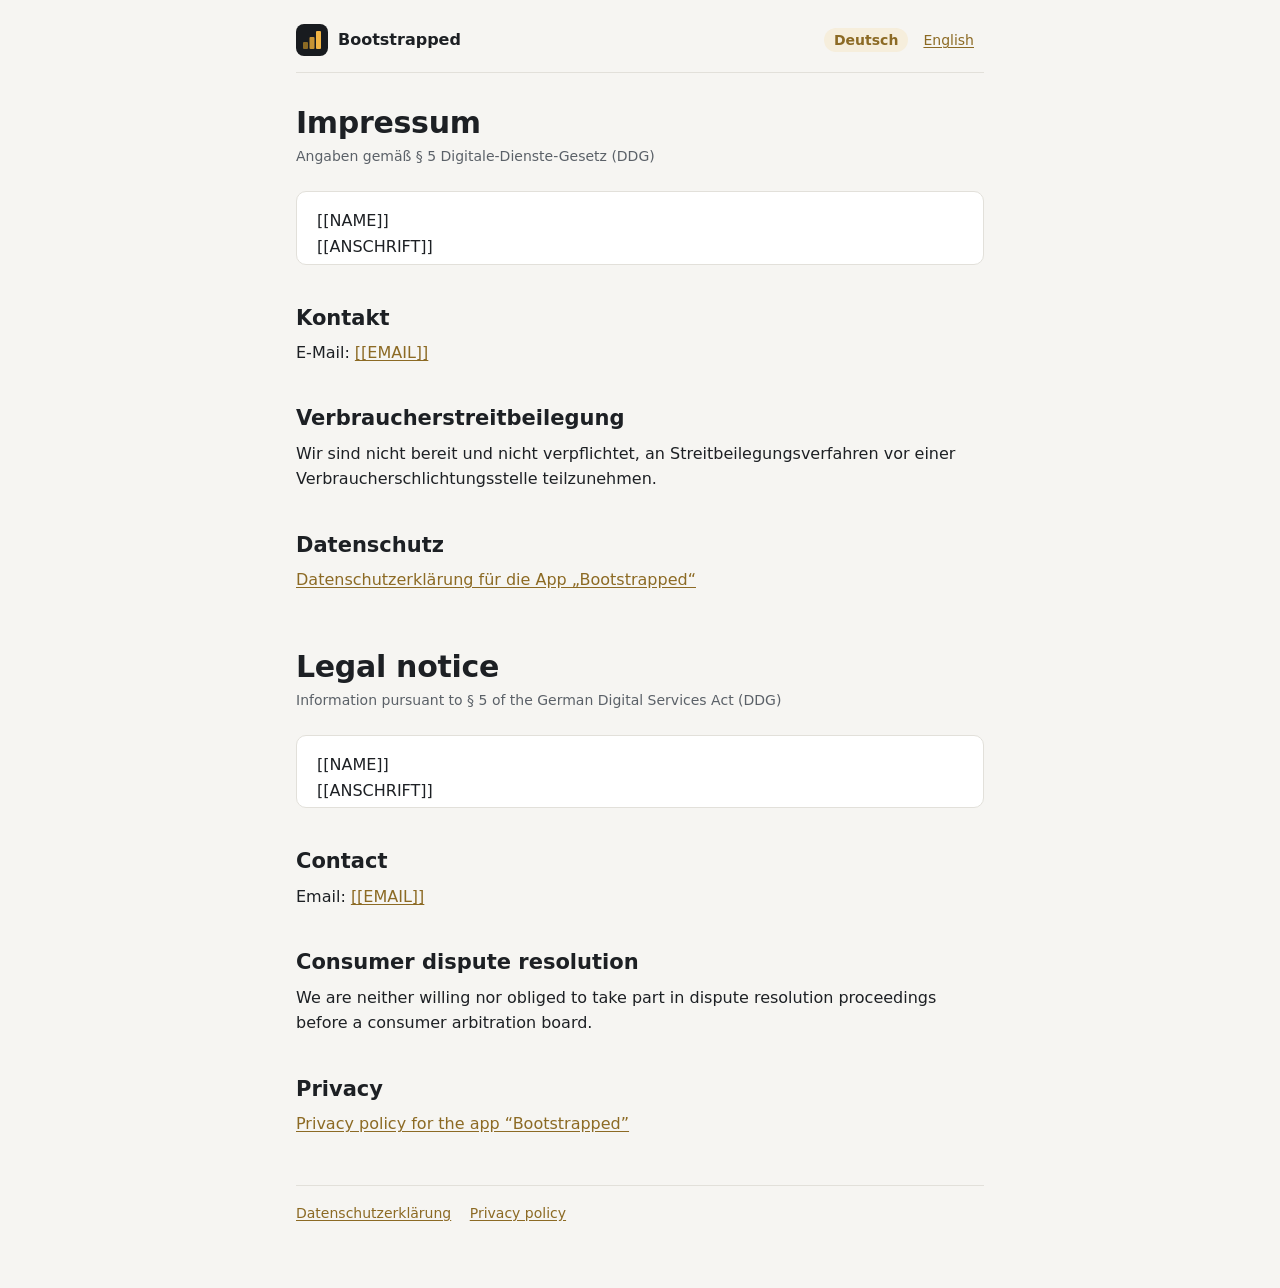
==== impressum.html @ 53fc52ec "feat(site): Datenschutzerklärung DE/EN, Impressum, Startseite; tools/check_site.dart (Links, keine F" ====
<!doctype html>
<html lang="de">
<head>
<meta charset="utf-8">
<meta name="viewport" content="width=device-width, initial-scale=1">
<title>Impressum – Bootstrapped</title>
<meta name="description" content="Impressum und Kontakt / Legal notice and contact.">
<link rel="stylesheet" href="style.css">
</head>
<body>
<div class="wrap">

<header class="top">
  <a class="brand" href="index.html">
    <svg width="32" height="32" viewBox="0 0 32 32" aria-hidden="true"><rect width="32" height="32" fill="#181B1F"/><rect x="7" y="18" width="5" height="7" rx="1" fill="#8C6A24"/><rect x="13.5" y="13" width="5" height="12" rx="1" fill="#C79434"/><rect x="20" y="7" width="5" height="18" rx="1" fill="#F2B544"/></svg>
    Bootstrapped
  </a>
  <nav class="lang" aria-label="Sprache / Language">
    <span>Deutsch</span>
    <a href="#en" hreflang="en" lang="en">English</a>
  </nav>
</header>

<main>
<h1>Impressum</h1>
<p class="meta">Angaben gemäß § 5 Digitale-Dienste-Gesetz (DDG)</p>

<div class="card">
  <address>
    [[NAME]]<br>
    [[ANSCHRIFT]]
  </address>
</div>

<h2>Kontakt</h2>
<p>E-Mail: <a href="mailto:[[EMAIL]]">[[EMAIL]]</a></p>

<h2>Verbraucherstreitbeilegung</h2>
<p>Wir sind nicht bereit und nicht verpflichtet, an Streitbeilegungsverfahren vor einer Verbraucherschlichtungsstelle teilzunehmen.</p>

<h2>Datenschutz</h2>
<p><a href="bootstrapped/datenschutz.html">Datenschutzerklärung für die App „Bootstrapped“</a></p>

<h1 id="en" lang="en" style="margin-top:56px">Legal notice</h1>
<div lang="en">
<p class="meta">Information pursuant to § 5 of the German Digital Services Act (DDG)</p>
<div class="card">
  <address>
    [[NAME]]<br>
    [[ANSCHRIFT]]
  </address>
</div>
<h2>Contact</h2>
<p>Email: <a href="mailto:[[EMAIL]]">[[EMAIL]]</a></p>
<h2>Consumer dispute resolution</h2>
<p>We are neither willing nor obliged to take part in dispute resolution proceedings before a consumer arbitration board.</p>
<h2>Privacy</h2>
<p><a href="bootstrapped/privacy.html">Privacy policy for the app “Bootstrapped”</a></p>
</div>
</main>

<footer>
  <a href="bootstrapped/datenschutz.html">Datenschutzerklärung</a>
  <a href="bootstrapped/privacy.html" hreflang="en">Privacy policy</a>
</footer>

</div>
</body>
</html>
---- style.css ----
/* Bootstrapped – rechtliche Seiten. Keine externen Ressourcen (keine
   Web-Fonts, kein Tracking), damit die Seite selbst keine Daten weitergibt. */
:root {
  --bg: #f6f5f2;
  --surface: #ffffff;
  --text: #1d2024;
  --muted: #5b6168;
  --line: #e2e0da;
  --accent: #8c6a24;
  --accent-soft: #f6eedc;
  color-scheme: light dark;
}
@media (prefers-color-scheme: dark) {
  :root {
    --bg: #14171a;
    --surface: #1c2024;
    --text: #e8e6e1;
    --muted: #a3a8ae;
    --line: #2d3238;
    --accent: #f2b544;
    --accent-soft: #2a2416;
  }
}

* { box-sizing: border-box; }

html { -webkit-text-size-adjust: 100%; }

body {
  margin: 0;
  background: var(--bg);
  color: var(--text);
  font: 16px/1.6 system-ui, -apple-system, "Segoe UI", Roboto, "Helvetica Neue", Arial, sans-serif;
}

.wrap {
  max-width: 720px;
  margin: 0 auto;
  padding: 24px 16px 64px;
}

header.top {
  display: flex;
  flex-wrap: wrap;
  align-items: center;
  justify-content: space-between;
  gap: 8px 16px;
  padding-bottom: 16px;
  border-bottom: 1px solid var(--line);
  margin-bottom: 32px;
}

.brand {
  display: flex;
  align-items: center;
  gap: 10px;
  font-weight: 650;
  color: var(--text);
  text-decoration: none;
}

.brand svg { flex: none; border-radius: 8px; }

nav.lang a, nav.lang span {
  font-size: 14px;
  padding: 4px 10px;
  border-radius: 999px;
}
nav.lang span { background: var(--accent-soft); color: var(--accent); font-weight: 600; }

a { color: var(--accent); text-underline-offset: 2px; overflow-wrap: anywhere; }

h1 { font-size: clamp(24px, 7vw, 30px); line-height: 1.2; margin: 0 0 4px; letter-spacing: -0.01em; overflow-wrap: break-word; hyphens: auto; }
h2 { font-size: 21px; line-height: 1.3; margin: 40px 0 8px; scroll-margin-top: 16px; }
h3 { font-size: 17px; margin: 24px 0 4px; }
p, ul, ol, table { margin: 0 0 14px; }
ul, ol { padding-left: 22px; }
li { margin-bottom: 4px; }

.meta { color: var(--muted); font-size: 14px; margin-bottom: 24px; }

.summary {
  background: var(--surface);
  border: 1px solid var(--line);
  border-left: 4px solid var(--accent);
  border-radius: 10px;
  padding: 16px 20px 4px;
  margin-bottom: 24px;
}
.summary h2 { margin-top: 0; font-size: 18px; }

.toc {
  background: var(--surface);
  border: 1px solid var(--line);
  border-radius: 10px;
  padding: 14px 20px 6px;
  font-size: 15px;
}
.toc ol { margin-bottom: 8px; }

.card {
  background: var(--surface);
  border: 1px solid var(--line);
  border-radius: 10px;
  padding: 16px 20px 4px;
  margin-bottom: 16px;
}

address { font-style: normal; }

.table-scroll { overflow-x: auto; margin-bottom: 14px; }
table { width: 100%; border-collapse: collapse; font-size: 15px; margin: 0; }
th, td { text-align: left; vertical-align: top; padding: 8px 10px; border-bottom: 1px solid var(--line); }
th { font-weight: 600; color: var(--muted); font-size: 13px; text-transform: uppercase; letter-spacing: 0.03em; }

.links { display: grid; gap: 12px; margin: 24px 0; }
.links a {
  display: block;
  background: var(--surface);
  border: 1px solid var(--line);
  border-radius: 10px;
  padding: 14px 18px;
  text-decoration: none;
  color: var(--text);
}
.links a strong { display: block; color: var(--accent); }
.links a span { color: var(--muted); font-size: 14px; }

footer {
  margin-top: 48px;
  padding-top: 16px;
  border-top: 1px solid var(--line);
  color: var(--muted);
  font-size: 14px;
}
footer a { margin-right: 14px; }
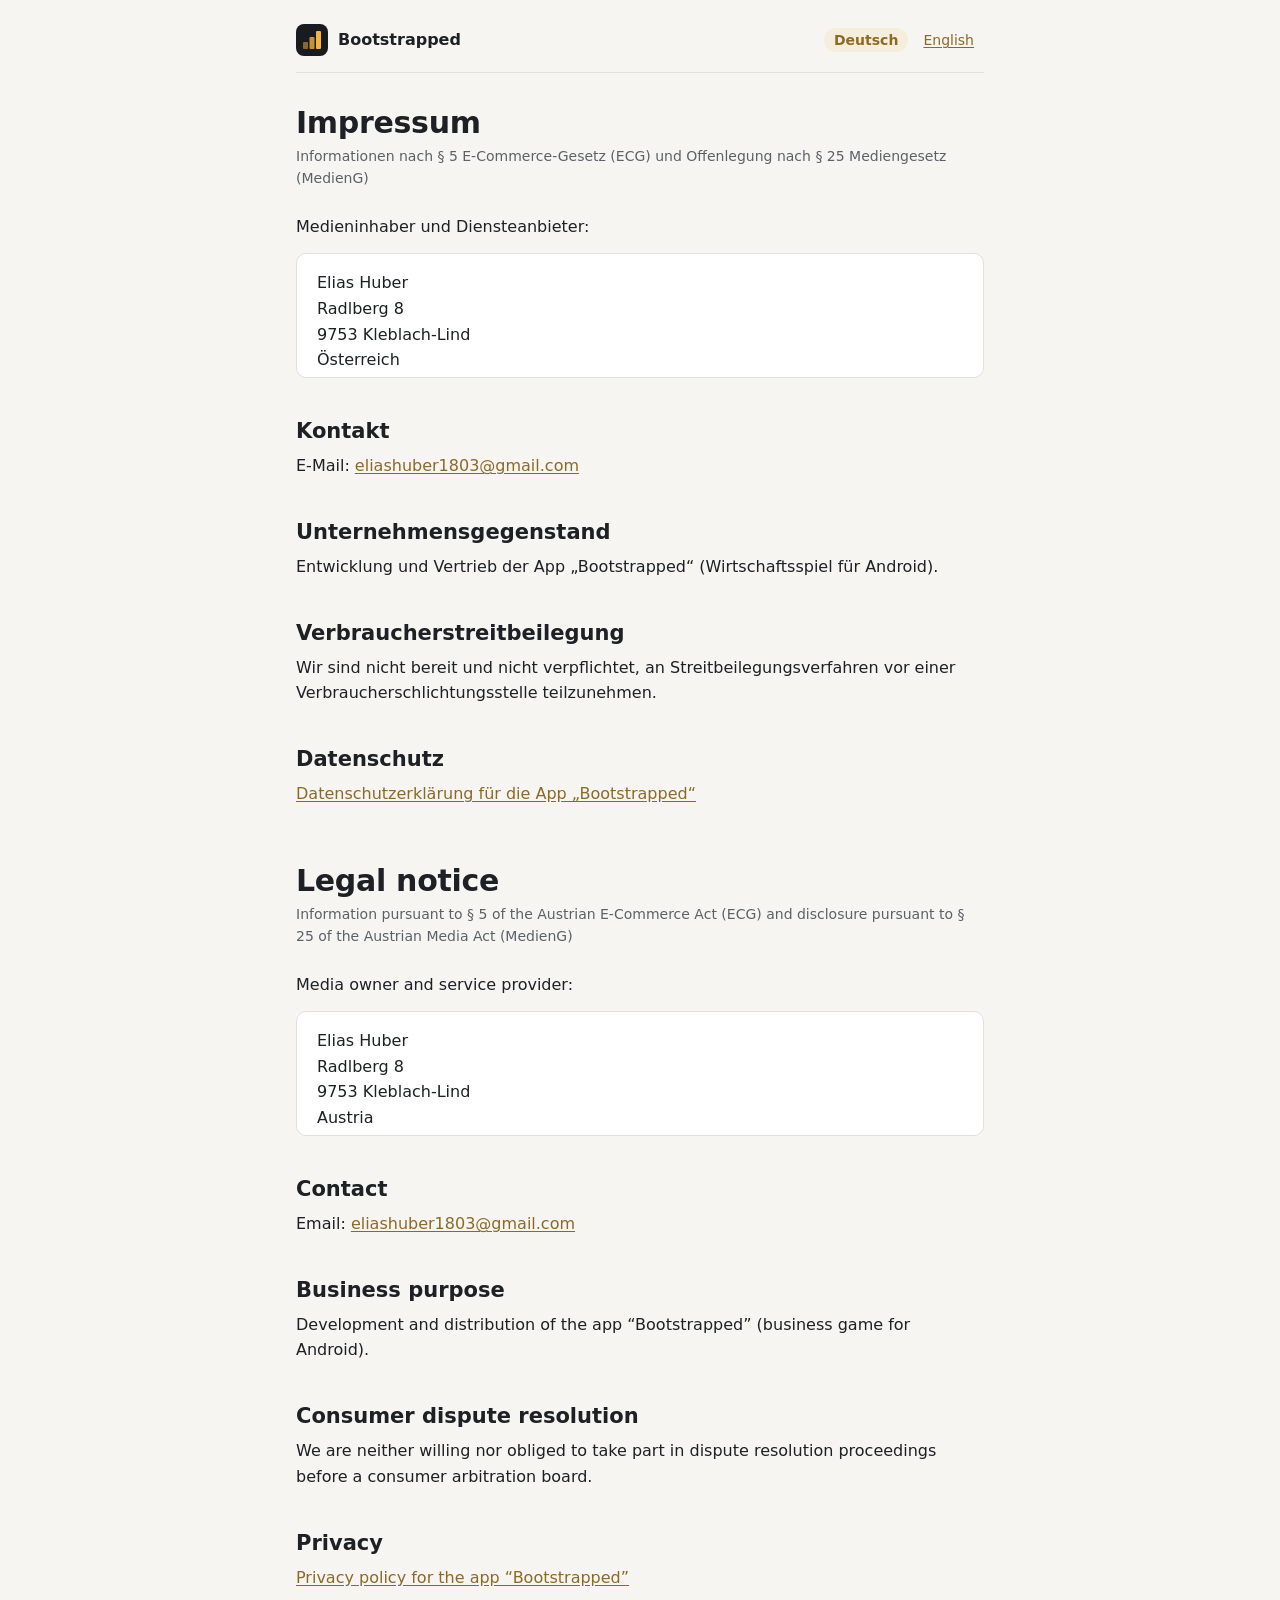
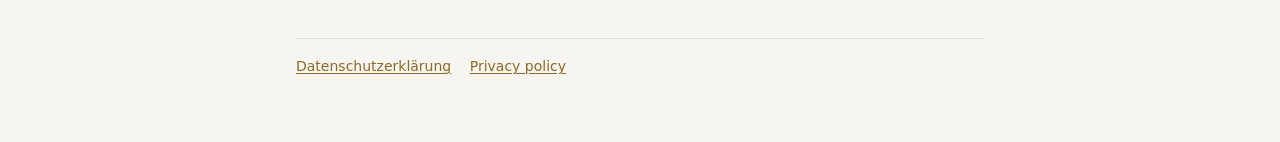
==== commit a5a5ce6c: "feat(site): Kontaktdaten eingetragen, Rechtsgrundlagen auf Österreich (ECG/MedienG, TKG 2021, BAO, D" ====
--- a/impressum.html
+++ b/impressum.html
@@ -23,17 +23,23 @@
 
 <main>
 <h1>Impressum</h1>
-<p class="meta">Angaben gemäß § 5 Digitale-Dienste-Gesetz (DDG)</p>
+<p class="meta">Informationen nach § 5 E-Commerce-Gesetz (ECG) und Offenlegung nach § 25 Mediengesetz (MedienG)</p>
 
+<p>Medieninhaber und Diensteanbieter:</p>
 <div class="card">
   <address>
-    [[NAME]]<br>
-    [[ANSCHRIFT]]
+    Elias Huber<br>
+    Radlberg 8<br>
+    9753 Kleblach-Lind<br>
+    Österreich
   </address>
 </div>
 
 <h2>Kontakt</h2>
-<p>E-Mail: <a href="mailto:[[EMAIL]]">[[EMAIL]]</a></p>
+<p>E-Mail: <a href="mailto:eliashuber1803@gmail.com">eliashuber1803@gmail.com</a></p>
+
+<h2>Unternehmensgegenstand</h2>
+<p>Entwicklung und Vertrieb der App „Bootstrapped“ (Wirtschaftsspiel für Android).</p>
 
 <h2>Verbraucherstreitbeilegung</h2>
 <p>Wir sind nicht bereit und nicht verpflichtet, an Streitbeilegungsverfahren vor einer Verbraucherschlichtungsstelle teilzunehmen.</p>
@@ -43,15 +49,20 @@
 
 <h1 id="en" lang="en" style="margin-top:56px">Legal notice</h1>
 <div lang="en">
-<p class="meta">Information pursuant to § 5 of the German Digital Services Act (DDG)</p>
+<p class="meta">Information pursuant to § 5 of the Austrian E-Commerce Act (ECG) and disclosure pursuant to § 25 of the Austrian Media Act (MedienG)</p>
+<p>Media owner and service provider:</p>
 <div class="card">
   <address>
-    [[NAME]]<br>
-    [[ANSCHRIFT]]
+    Elias Huber<br>
+    Radlberg 8<br>
+    9753 Kleblach-Lind<br>
+    Austria
   </address>
 </div>
 <h2>Contact</h2>
-<p>Email: <a href="mailto:[[EMAIL]]">[[EMAIL]]</a></p>
+<p>Email: <a href="mailto:eliashuber1803@gmail.com">eliashuber1803@gmail.com</a></p>
+<h2>Business purpose</h2>
+<p>Development and distribution of the app “Bootstrapped” (business game for Android).</p>
 <h2>Consumer dispute resolution</h2>
 <p>We are neither willing nor obliged to take part in dispute resolution proceedings before a consumer arbitration board.</p>
 <h2>Privacy</h2>
